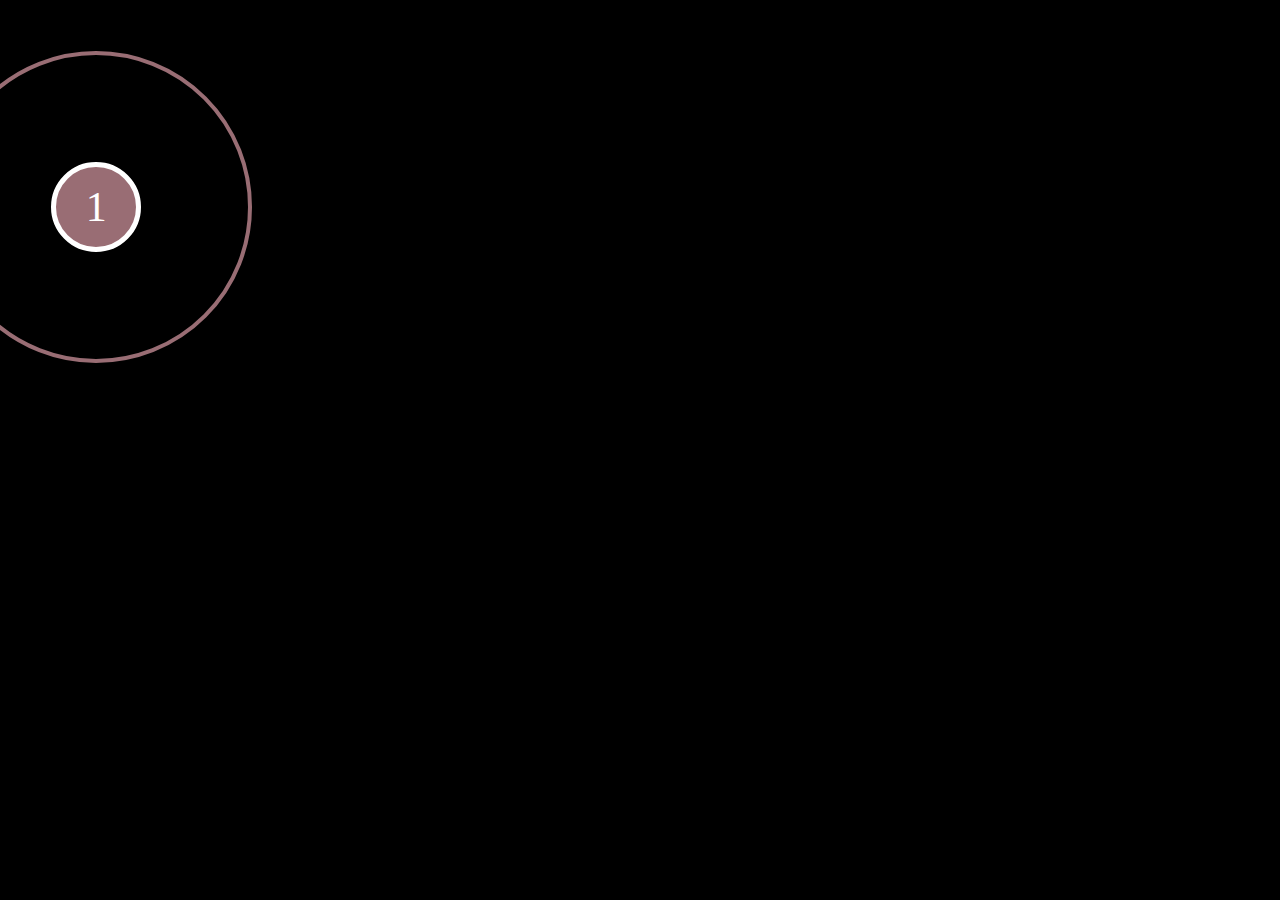
==== index.html @ 73ff9d60 "added a miss visual + code" ====
<!DOCTYPE html>
<html lang="en">
<head>
    <meta charset="UTF-8">
    <meta name="viewport" content="width=device-width, initial-scale=1.0">
    <title>Asteroid Game</title>
    <link rel="stylesheet" type="text/css" href="./style.css">
    <link rel="stylesheet" type="text/css" href="./pages/index.css">
    <link rel="shortcut icon" type="image/x-icon" href="https://upload.wikimedia.org/wikipedia/commons/thumb/0/09/Pistol_icon.svg/996px-Pistol_icon.svg.png">
</head>
<body class="page">
    <section class="game">
        <!-- Template for asteroid -->
        <template id="asteroid-template">
              <div class="game__asteroid">
                  <p class="game__asteroid-text">1</p></div>
        </template> 
        <p class="game__combo">0x</p>
    </section>
        <!-- End screen -->
    <section class="screen end-screen">
        <div class="screen__container end-screen__container">
            <h1 class="screen__title end-screen__title">Game over.</h1>
            <p class="end-screen__stats">Destroyed : 0</p>
            <button aria-label="Restart" class="screen__button end-screen__button button">Restart</button>
            <button aria-label="Settings" class="screen__button settings__button button">Settings</button>
            <a class="screen__copyright" href="https://github.com/fennyflop">&commat; fennyflop</a>
        </div>
    </section>
    <section class="screen settings ">
        <div class="screen__container">
            <h1 class="screen__title">Settings</h1>
            <form class="settings__form">
                <p class="settings__label">Circle's life span</p>
                <input class="settings__range" type="range" min="1" max="5">
                <button type='submit' class="screen__button settings__submit-button button">Change</button>
            </form>
            <button aria-label="Return" class="screen__button return__button button">Back</button>
            <a class="screen__copyright" href="https://github.com/fennyflop">&commat; fennyflop</a>
        </div>
    </section>
    <script src="./pages/index.js" defer type="module"></script>
</body>
</html>
---- style.css ----
@keyframes pulse {
	0% {
		transform: scale(0.95);
		box-shadow: 0 0 0 0 rgba(0, 0, 0, 0.7);
	}

	70% {
		transform: scale(1);
		box-shadow: 0 0 0 10px rgba(0, 0, 0, 0);
	}

	100% {
		transform: scale(0.95);
		box-shadow: 0 0 0 0 rgba(0, 0, 0, 0);
	}
}
.page{
    background-color: black;
}
.counter{
    position: absolute;
    color: white;
    bottom: 0;
    left: 50%;
    transform: translate( -50%, 0);
    z-index: 3;
}
.screen__container{
    width: 50%;
    height: 50vh;
    position: absolute;
    top: 50%;
    left: 50%;
    transform: translate(-50%, -50%);
    box-shadow: 0 0 10px white;
    border-radius: 20px;
    display: flex;
    align-items: center;
    justify-content: center;
    flex-direction: column;
}
.entry{
    z-index: 90;
}
.screen{
    visibility: hidden;
    opacity: .2;
    transition: visibility 0s, opacity 0.5s linear;
    position: fixed;
    width: 100vw;
    height: 100vh;
    z-index: 50;
    background-color: black;
}
.screen_opened{
    visibility: visible;
    opacity: 1;
}
.screen__title{
    color: white;
    text-align: center;
}
.end-screen__stats{
    color: white;
}
.screen__button{
    width: 30%;
    background-color: transparent;
    color: white;
    margin-top: 20px;
    outline: none;
    border: none;
    box-shadow: 0 0 10px white;
    transition: box-shadow 1s linear;
    cursor: pointer;
    border-radius: 15%;
}
.screen__button:hover{
    box-shadow: 0 0 10px red;
}
.screen__copyright{
    color: white;
    text-decoration: none;
    animation: pulse 1s infinite;
}
.settings{
    z-index: 99;
}
.screen__container .screen__copyright{
    margin-top: 40px;
}
.settings__label{
    color: white;
}
@media (max-width: 900px) {
    .screen__container{
        width: 90%;
    }
}
---- pages/index.css ----
@import url('../vendor/normalize.css');
@import url('../blocks/game/game__asteroid.css');
@import url('../blocks/game/game.css');
@import url('../blocks/page/page.css');
@import url('../blocks/game/game__combo.css');
@import url('../blocks/game/game__asteroid-error.css');
@import url('../blocks/game/game__asteroid-miss.css');
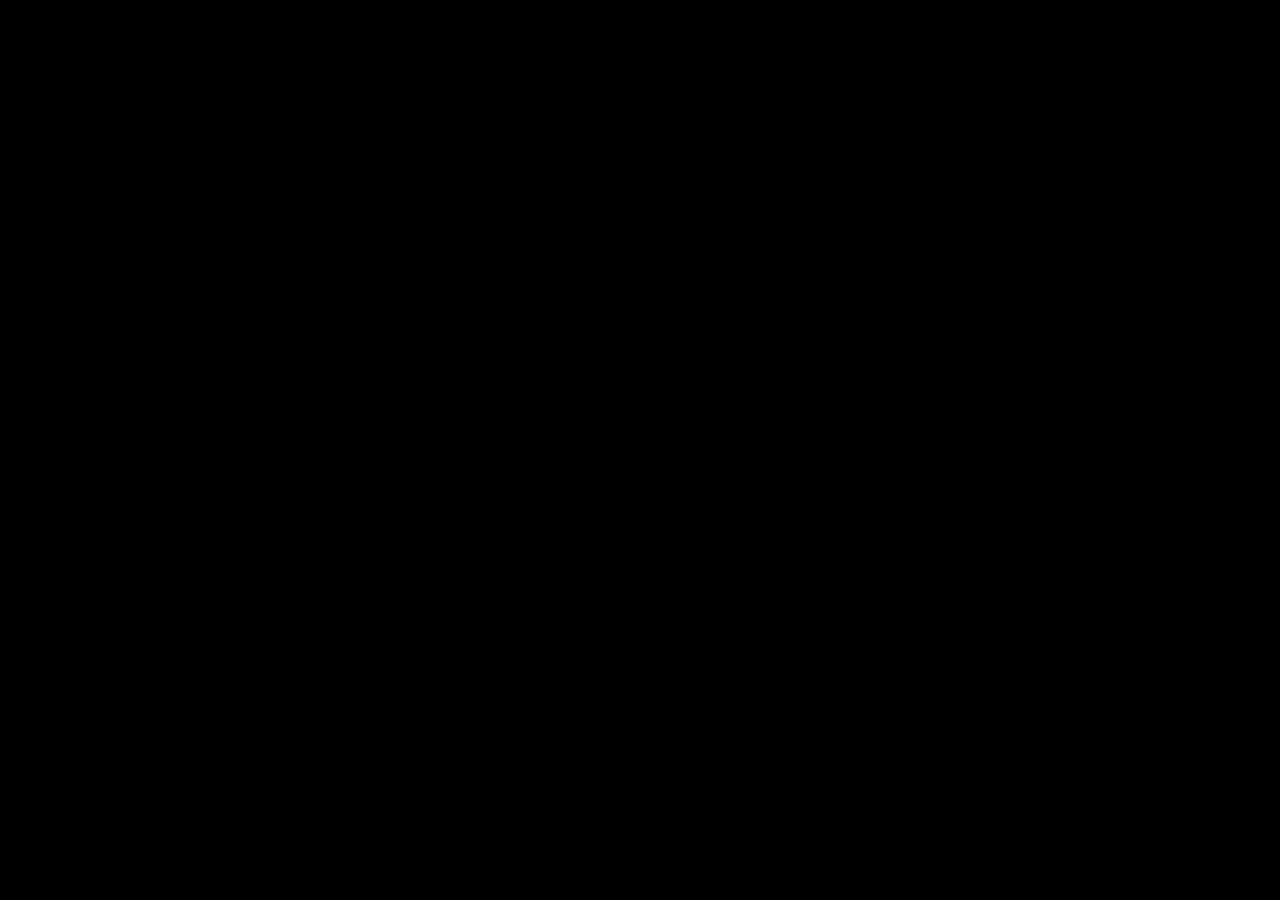
==== commit 6a4ddef8: "asteroid indicator bugfix!" ====
--- a/index.html
+++ b/index.html
@@ -12,8 +12,17 @@
     <section class="game">
         <!-- Template for asteroid -->
         <template id="asteroid-template">
-              <div class="game__asteroid">
-                  <p class="game__asteroid-text">1</p></div>
+            <div class="asteroid">
+                <div class="asteroid__element">
+                    <p class="asteroid__text">1</p>
+                </div>
+                <div class="asteroid__indicator">
+    
+                </div>
+                <div class="asteroid__miss">
+                    
+                </div>
+            </div>
         </template> 
         <p class="game__combo">0x</p>
     </section>
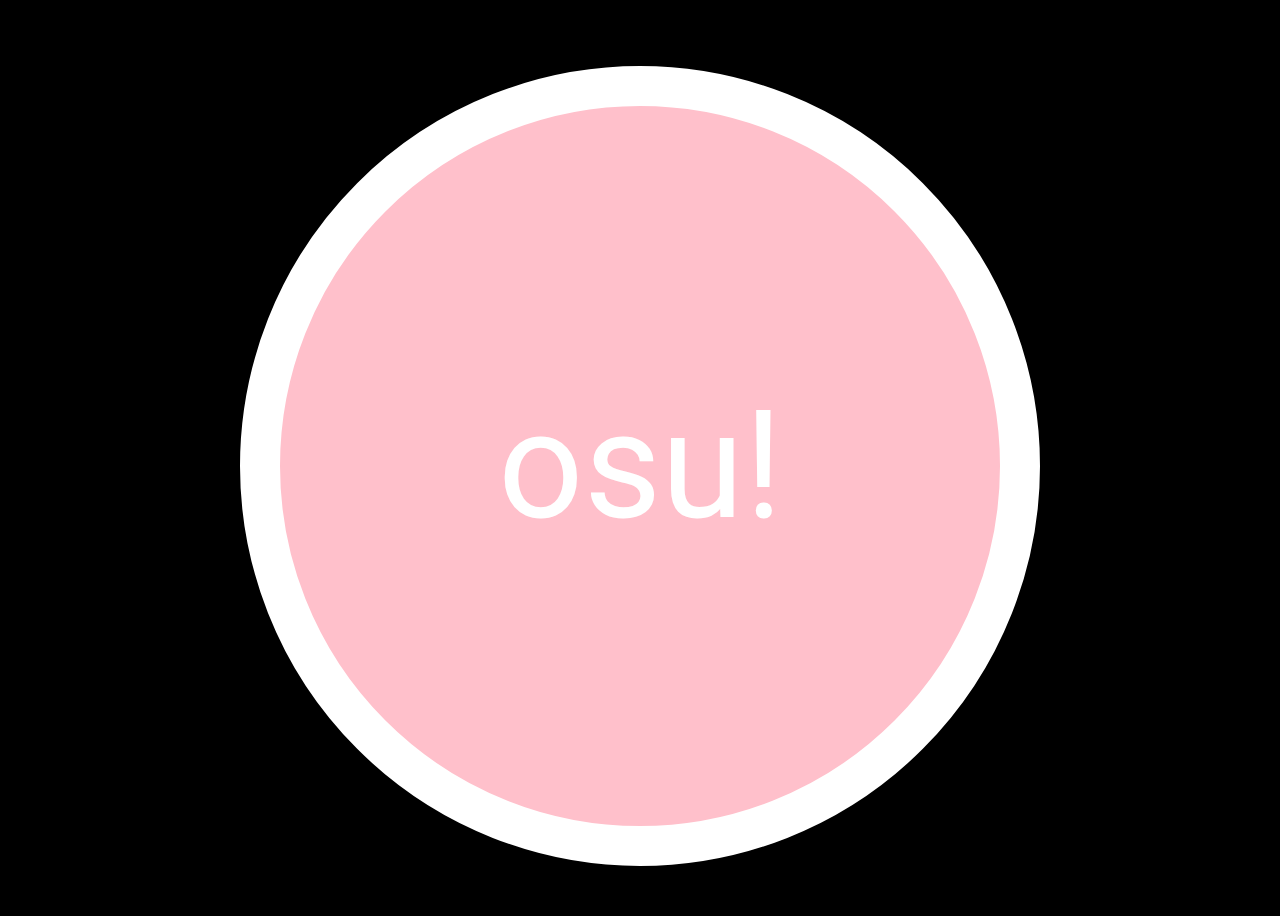
==== commit 012d8659: "mainscreen added" ====
--- a/index.html
+++ b/index.html
@@ -9,6 +9,15 @@
     <link rel="shortcut icon" type="image/x-icon" href="https://upload.wikimedia.org/wikipedia/commons/thumb/0/09/Pistol_icon.svg/996px-Pistol_icon.svg.png">
 </head>
 <body class="page">
+
+    <section class="entry">
+        <div class="entry__container">
+            <button class="entry__main-button">
+                osu!
+            </button>
+        </div>
+    </section>
+    
     <section class="game">
         <!-- Template for asteroid -->
         <template id="asteroid-template">
--- a/pages/index.css
+++ b/pages/index.css
@@ -1,7 +1,12 @@
-@import url('../vendor/normalize.css');
-@import url('../blocks/game/game__asteroid.css');
-@import url('../blocks/game/game.css');
-@import url('../blocks/page/page.css');
-@import url('../blocks/game/game__combo.css');
-@import url('../blocks/game/game__asteroid-error.css');
-@import url('../blocks/game/game__asteroid-miss.css');+@import url("../vendor/normalize.css");
+@import url("../blocks/game/game.css");
+@import url("../blocks/page/page.css");
+@import url("../blocks/asteroid/asteroid.css");
+@import url("../blocks/asteroid/asteroid__element.css");
+@import url("../blocks/asteroid/asteroid__indicator.css");
+@import url("../blocks/asteroid/asteroid__miss.css");
+@import url("../blocks/asteroid/asteroid__text.css");
+@import url("../blocks/game/game__combo.css");
+@import url(../blocks/entry/entry.css);
+@import url(../blocks/entry/__container/entry__container.css);
+@import url(../blocks/entry/__main-button/entry__main-button.css);
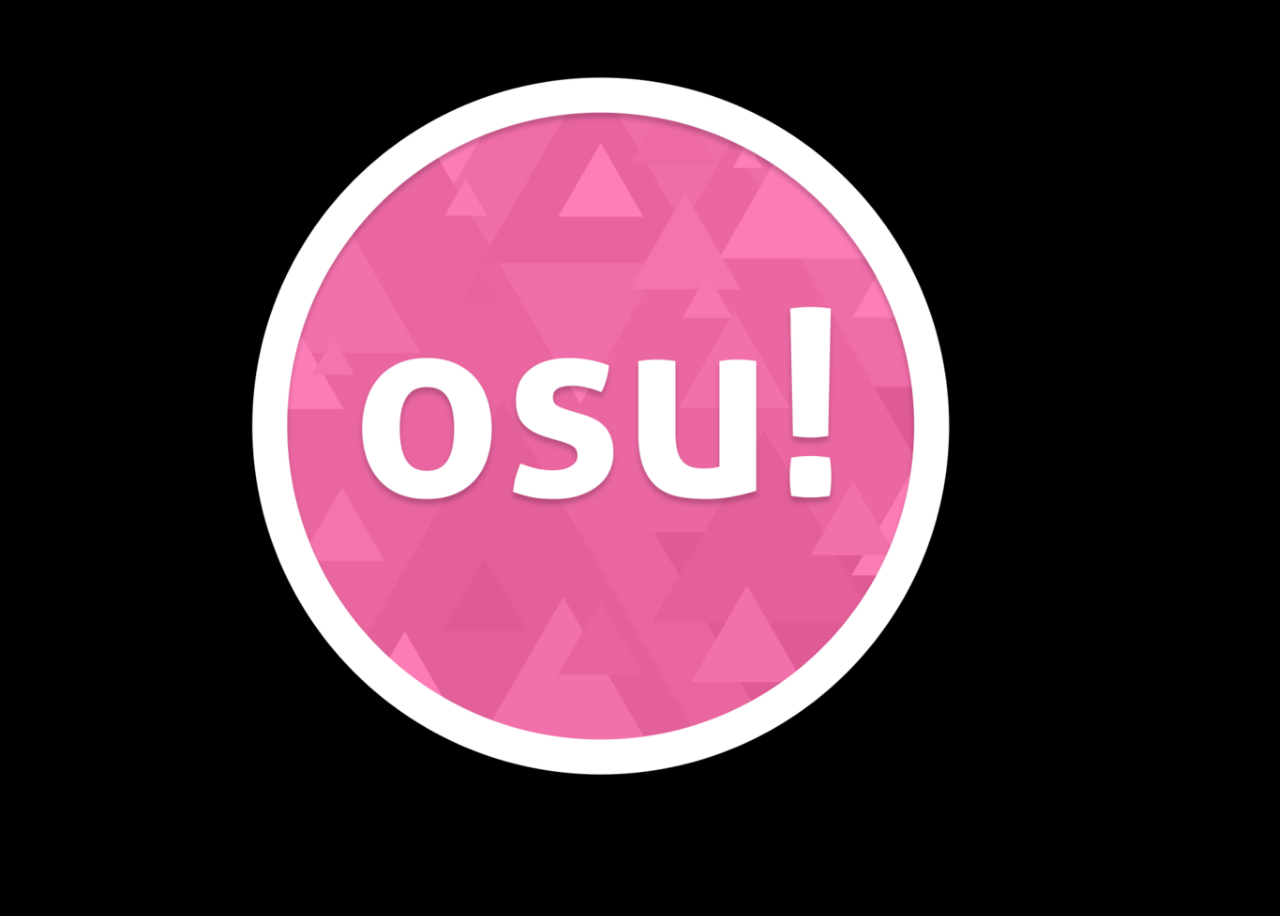
==== commit ec8301dd: "improvements" ====
--- a/index.html
+++ b/index.html
@@ -13,11 +13,11 @@
     <section class="entry">
         <div class="entry__container">
             <button class="entry__main-button">
-                osu!
+
             </button>
         </div>
     </section>
-    
+
     <section class="game">
         <!-- Template for asteroid -->
         <template id="asteroid-template">
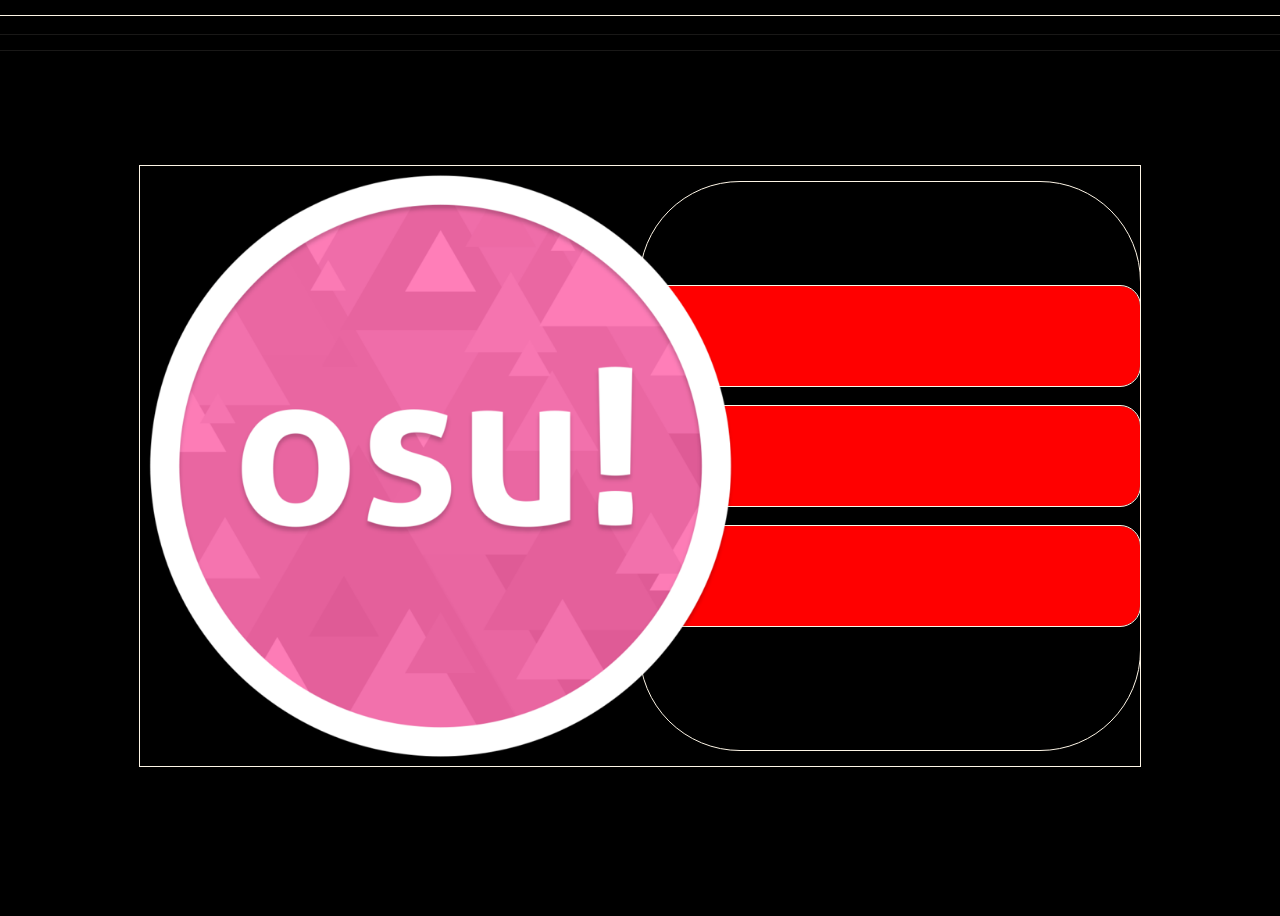
==== commit 878abdc4: "progress" ====
--- a/index.html
+++ b/index.html
@@ -15,6 +15,18 @@
             <button class="entry__main-button">
 
             </button>
+                <ul class="entry__button-list">
+                    <li class="entry__button">
+
+                    </li>
+                    <li class="entry__button">
+                        
+                    </li>
+                    <li class="entry__button">
+                        
+                    </li>
+                </ul>
+            </div>
         </div>
     </section>
 
--- a/pages/index.css
+++ b/pages/index.css
@@ -10,3 +10,5 @@
 @import url(../blocks/entry/entry.css);
 @import url(../blocks/entry/__container/entry__container.css);
 @import url(../blocks/entry/__main-button/entry__main-button.css);
+@import url(../blocks/entry/__button/entry__button.css);
+@import url(../blocks/entry/__button-list/entry__button-list.css);
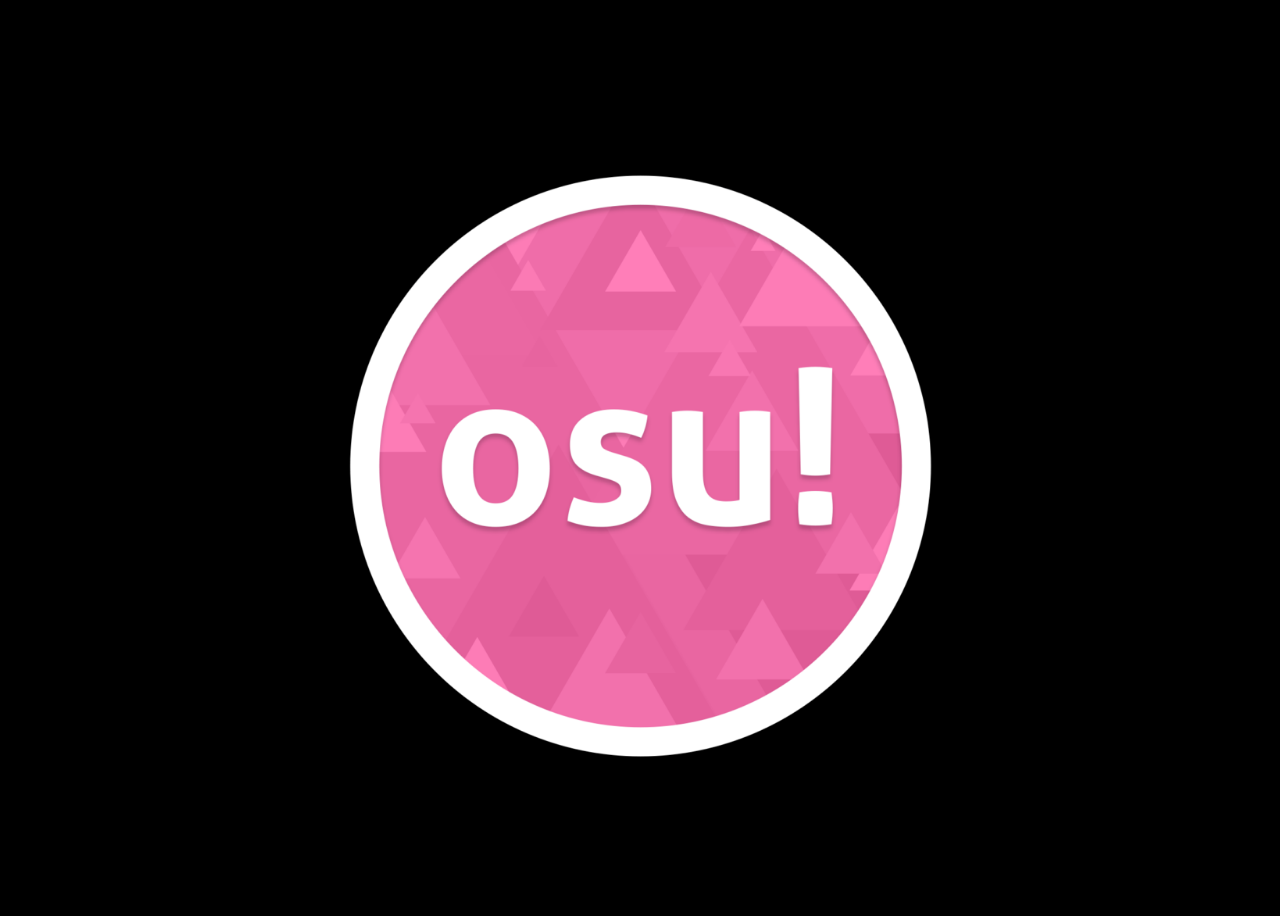
==== commit 1277c637: "front screen improved" ====
--- a/index.html
+++ b/index.html
@@ -1,13 +1,16 @@
 <!DOCTYPE html>
 <html lang="en">
+
 <head>
     <meta charset="UTF-8">
     <meta name="viewport" content="width=device-width, initial-scale=1.0">
     <title>Asteroid Game</title>
     <link rel="stylesheet" type="text/css" href="./style.css">
     <link rel="stylesheet" type="text/css" href="./pages/index.css">
-    <link rel="shortcut icon" type="image/x-icon" href="https://upload.wikimedia.org/wikipedia/commons/thumb/0/09/Pistol_icon.svg/996px-Pistol_icon.svg.png">
+    <link rel="shortcut icon" type="image/x-icon"
+        href="https://upload.wikimedia.org/wikipedia/commons/thumb/0/09/Pistol_icon.svg/996px-Pistol_icon.svg.png">
 </head>
+
 <body class="page">
 
     <section class="entry">
@@ -15,18 +18,18 @@
             <button class="entry__main-button">
 
             </button>
-                <ul class="entry__button-list">
-                    <li class="entry__button">
+            <ul class="entry__button-list">
+                <li class="entry__button">
+                    <p class="entry__button-text">Hello</p>
+                </li>
+                <li class="entry__button">
 
-                    </li>
-                    <li class="entry__button">
-                        
-                    </li>
-                    <li class="entry__button">
-                        
-                    </li>
-                </ul>
-            </div>
+                </li>
+                <li class="entry__button">
+
+                </li>
+            </ul>
+        </div>
         </div>
     </section>
 
@@ -38,16 +41,16 @@
                     <p class="asteroid__text">1</p>
                 </div>
                 <div class="asteroid__indicator">
-    
+
                 </div>
                 <div class="asteroid__miss">
-                    
+
                 </div>
             </div>
-        </template> 
+        </template>
         <p class="game__combo">0x</p>
     </section>
-        <!-- End screen -->
+    <!-- End screen -->
     <section class="screen end-screen">
         <div class="screen__container end-screen__container">
             <h1 class="screen__title end-screen__title">Game over.</h1>
@@ -71,4 +74,5 @@
     </section>
     <script src="./pages/index.js" defer type="module"></script>
 </body>
+
 </html>--- a/pages/index.css
+++ b/pages/index.css
@@ -12,3 +12,4 @@
 @import url(../blocks/entry/__main-button/entry__main-button.css);
 @import url(../blocks/entry/__button/entry__button.css);
 @import url(../blocks/entry/__button-list/entry__button-list.css);
+@import url(../blocks/entry/__button-list/_opened/entry__button-list_opened.css);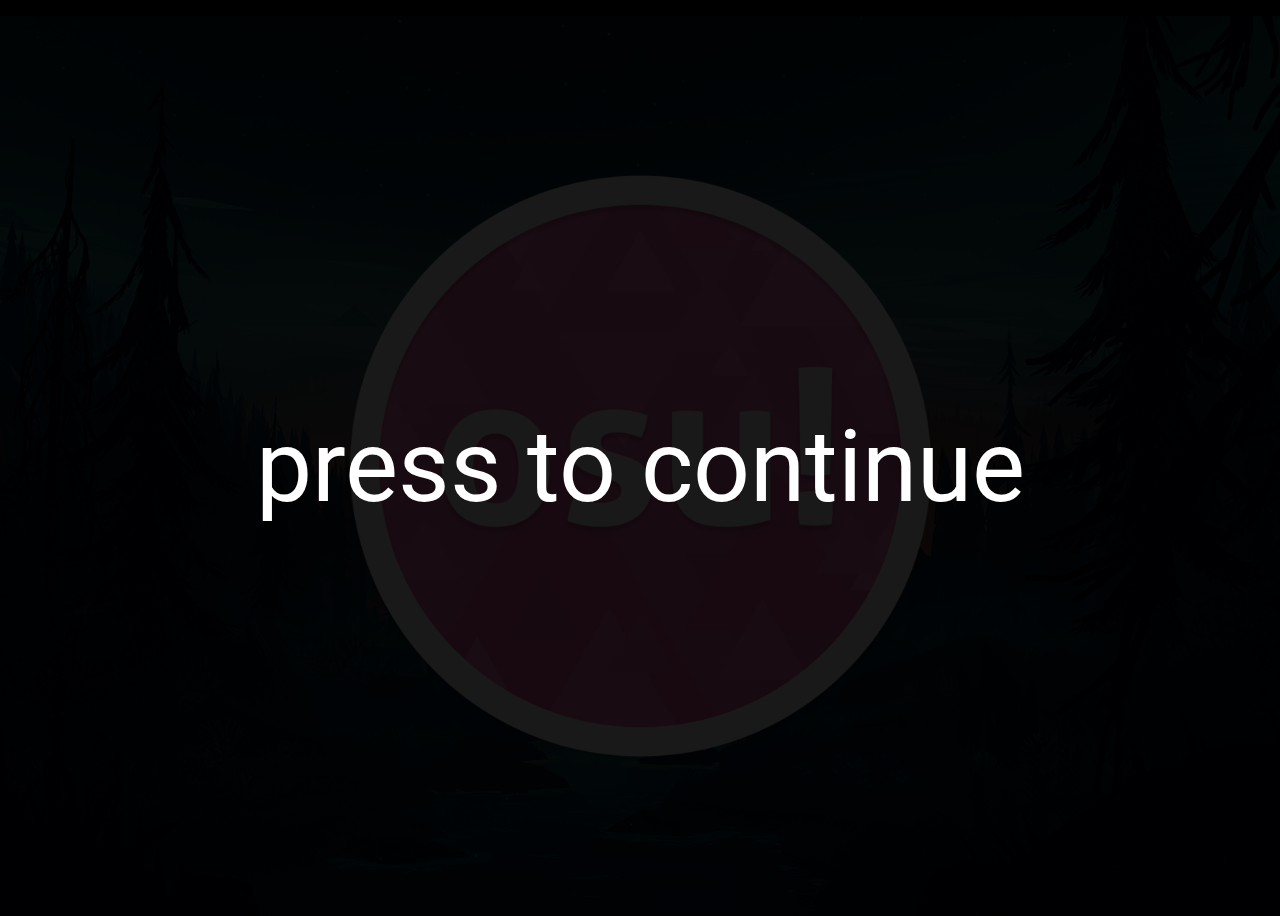
==== commit f5d3195e: "user confirmation added" ====
--- a/index.html
+++ b/index.html
@@ -12,7 +12,11 @@
 </head>
 
 <body class="page">
-
+    <section class="confirmation confirmation_opened">
+        <button class="confirmation__button">
+            press to continue
+        </button>
+    </section>
     <section class="entry">
         <div class="entry__container">
             <button class="entry__main-button">
--- a/pages/index.css
+++ b/pages/index.css
@@ -12,4 +12,7 @@
 @import url(../blocks/entry/__main-button/entry__main-button.css);
 @import url(../blocks/entry/__button/entry__button.css);
 @import url(../blocks/entry/__button-list/entry__button-list.css);
-@import url(../blocks/entry/__button-list/_opened/entry__button-list_opened.css);+@import url(../blocks/entry/__button-list/_opened/entry__button-list_opened.css);
+@import url(../blocks/confirmation/confirmation.css);
+@import url(../blocks/confirmation/__button/confirmation__button.css);
+@import url(../blocks/confirmation/_opened/confirmation_opened.css);